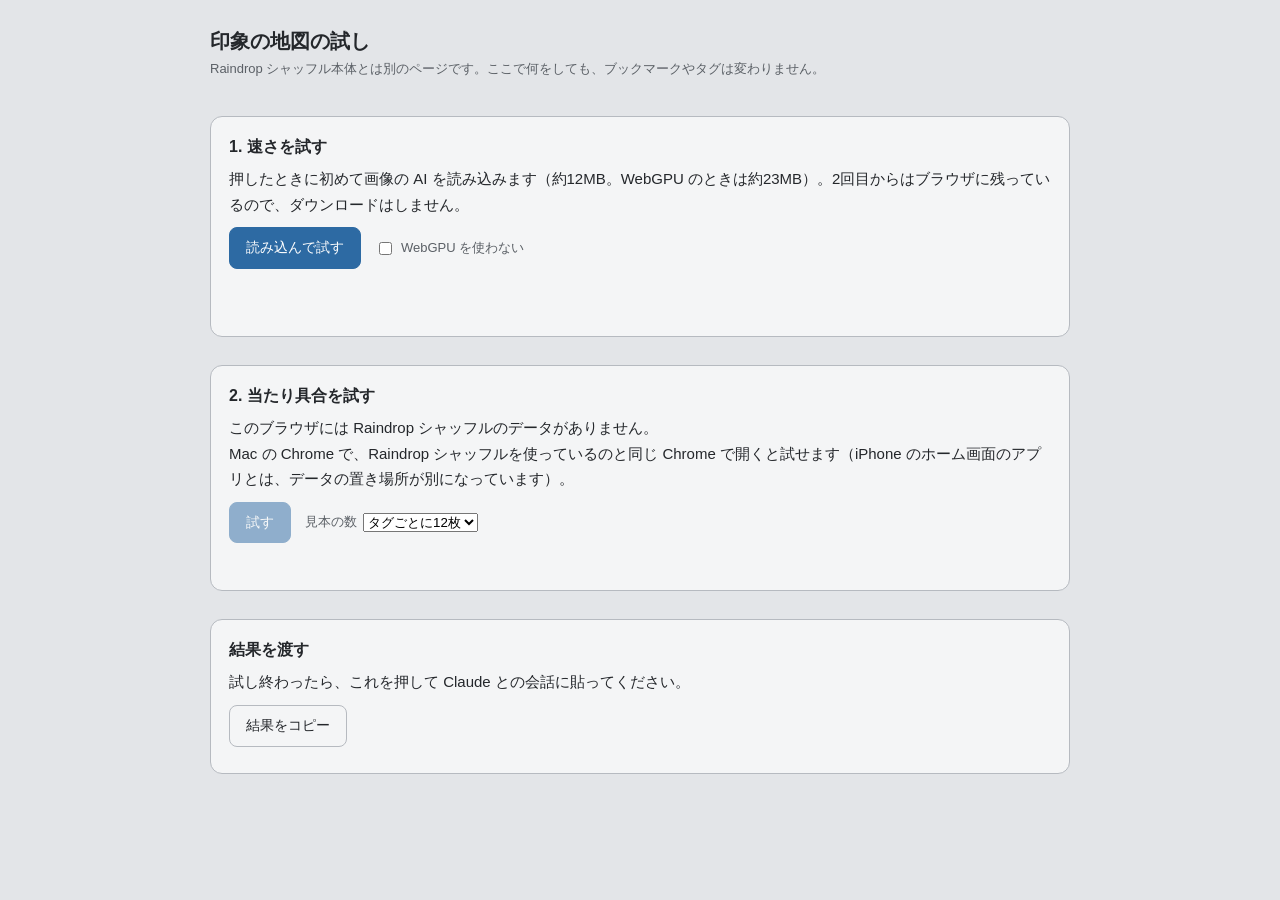
==== lab.html @ 6c724fea "タグのおすすめ（同じ作者・同じサイト・一緒に付けるタグから）を編集シートに。画像の AI の試しページ lab.html を追加 Co-Authored-By: Claude Opus 5.5 <no" ====
<!doctype html>
<html lang="ja">
<head>
<meta charset="utf-8">
<meta name="viewport" content="width=device-width,initial-scale=1,viewport-fit=cover">
<meta name="robots" content="noindex, nofollow">
<meta name="referrer" content="no-referrer">
<title>印象の地図の試し</title>
<style>
/* 本体とは別の試しページ。画像の AI がこの端末でどれくらい速く動くか、
   あなたのタグをどれくらい当てられるかを確かめる */
:root{
  --bg:#2e3034; --card:#3a3d42; --line:#55595f; --text:#ebecee; --muted:#a2a6ac;
  --accent:#9ec4e8; --accent-ink:#17222d; --good:#9fd6a8; --warn:#e9b27c;
}
@media (prefers-color-scheme: light){
  :root:not([data-theme="dark"]){
    --bg:#e3e5e8; --card:#f4f5f6; --line:#b6bac0; --text:#24272b; --muted:#5b6066;
    --accent:#2d6aa3; --accent-ink:#fff; --good:#2f7a3d; --warn:#9a5a1c;
  }
}
:root[data-theme="dark"]{
  --bg:#2e3034; --card:#3a3d42; --line:#55595f; --text:#ebecee; --muted:#a2a6ac;
  --accent:#9ec4e8; --accent-ink:#17222d; --good:#9fd6a8; --warn:#e9b27c;
}
*{box-sizing:border-box}
html{color-scheme:light dark}
body{
  margin:0; background:var(--bg); color:var(--text);
  font-family:-apple-system,"Hiragino Sans","Noto Sans JP",sans-serif; font-size:15px; line-height:1.7;
  padding:24px max(16px, env(safe-area-inset-right)) 64px max(16px, env(safe-area-inset-left));
}
main{max-width:860px; margin:0 auto; display:flex; flex-direction:column; gap:28px}
h1{font-size:20px; margin:0}
h2{font-size:16px; margin:0 0 6px}
h3{font-size:14px; margin:18px 0 6px}
p{margin:0 0 8px}
.sub{color:var(--muted); font-size:13px}
section{background:var(--card); border:1px solid var(--line); border-radius:12px; padding:16px 18px; min-width:0}
.row{display:flex; flex-wrap:wrap; align-items:center; gap:10px 14px; margin:10px 0}
button{
  font:inherit; font-size:14px; padding:8px 16px; border-radius:8px; border:1px solid var(--accent);
  background:var(--accent); color:var(--accent-ink); cursor:pointer;
}
button.sec{background:transparent; color:var(--text); border-color:var(--line)}
button:disabled{opacity:.5; cursor:default}
label{font-size:13px; color:var(--muted); display:inline-flex; align-items:center; gap:6px}
pre{
  margin:8px 0 0; padding:10px 12px; border-radius:8px; background:var(--bg); border:1px solid var(--line);
  font-size:12px; line-height:1.6; white-space:pre-wrap; overflow-wrap:anywhere; max-height:340px; overflow:auto;
}
pre:empty{display:none}
progress{width:100%; height:8px}
.status{font-size:13px; color:var(--muted); min-height:1.6em}
.big{display:flex; flex-wrap:wrap; gap:10px 28px; margin:10px 0}
.big div{display:flex; flex-direction:column}
.big b{font-size:24px; font-variant-numeric:tabular-nums}
.big span{font-size:12px; color:var(--muted)}
.tbl{overflow-x:auto; border:1px solid var(--line); border-radius:8px}
table{border-collapse:collapse; width:100%; font-size:13px}
th,td{padding:6px 10px; border-bottom:1px solid var(--line); text-align:left; white-space:nowrap}
th{font-size:12px; color:var(--muted); font-weight:600}
td.n{text-align:right; font-variant-numeric:tabular-nums}
tr:last-child td{border-bottom:0}
.bar{display:inline-block; height:6px; border-radius:3px; background:var(--accent); vertical-align:middle; margin-right:6px}
.gal{display:grid; grid-template-columns:repeat(auto-fill, minmax(150px, 1fr)); gap:12px}
.gal figure{margin:0; display:flex; flex-direction:column; gap:6px; min-width:0}
.gal img{width:100%; aspect-ratio:1; object-fit:cover; border-radius:8px; background:var(--bg)}
.gal figcaption{font-size:12px; display:flex; flex-wrap:wrap; gap:4px}
.chip{padding:1px 7px; border-radius:999px; border:1px dashed var(--line)}
.chip.ok{border-style:solid; border-color:var(--good); color:var(--good)}
.err{color:var(--warn)}
</style>
</head>
<body>
<main>
<header>
  <h1>印象の地図の試し</h1>
  <p class="sub">Raindrop シャッフル本体とは別のページです。ここで何をしても、ブックマークやタグは変わりません。</p>
</header>

<section>
  <h2>1. 速さを試す</h2>
  <p>押したときに初めて画像の AI を読み込みます（約12MB。WebGPU のときは約23MB）。2回目からはブラウザに残っているので、ダウンロードはしません。</p>
  <div class="row">
    <button type="button" id="runSpeed">読み込んで試す</button>
    <label><input type="checkbox" id="forceWasm"> WebGPU を使わない</label>
  </div>
  <div class="status" id="speedStatus"></div>
  <div class="big" id="speedBig" hidden></div>
  <pre id="speedOut"></pre>
</section>

<section>
  <h2>2. 当たり具合を試す</h2>
  <p id="accInfo">あなたのデータを確かめています…</p>
  <div class="row">
    <button type="button" id="runAcc" disabled>試す</button>
    <button type="button" class="sec" id="stopAcc" hidden>止める</button>
    <label>見本の数 <select id="perTag"><option value="8">タグごとに8枚</option><option value="12" selected>タグごとに12枚</option><option value="20">タグごとに20枚</option></select></label>
  </div>
  <progress id="prog" max="1" value="0" hidden></progress>
  <div class="status" id="accStatus"></div>
  <div id="accOut"></div>
  <div id="galWrap" hidden>
    <h3>タグなしのものに出る候補</h3>
    <p class="sub">タグが1つも付いていないものから、ランダムに選んでいます。</p>
    <div class="gal" id="gal"></div>
  </div>
</section>

<section>
  <h2>結果を渡す</h2>
  <p>試し終わったら、これを押して Claude との会話に貼ってください。</p>
  <div class="row"><button type="button" class="sec" id="copy">結果をコピー</button><span class="status" id="copyStatus"></span></div>
</section>
</main>

<script type="module">
const $ = id => document.getElementById(id);
const MODEL = 'Xenova/mobileclip_s0';
const TJS = 'https://cdn.jsdelivr.net/npm/@huggingface/transformers@4.3.0/dist/transformers.min.js';
const report = { env:'', speed:'', acc:'' };
report.env = `端末: ${navigator.userAgent}\nWebGPU: ${'gpu' in navigator ? 'あり' : 'なし'}`;

// ===== あなたのデータ（本体と同じ場所に保存されているもの。読むだけ） =====
let cache = null;
try{ cache = JSON.parse(localStorage.getItem('rdshuffle:cache') || 'null'); }catch(e){}
const items = (cache && cache.items) || [];

// ===== 画像の AI =====
// 押されるまで何も読み込まない。テストでは window.LAB_FAKE に偽物を入れて動かす
let lib = null, model = null, processor = null, device = '';
const mb = n => (n / 1048576).toFixed(1) + 'MB';
async function loadModel(setStatus){
  if(model) return;
  if(window.LAB_FAKE){ model = window.LAB_FAKE; device = 'fake'; return; }
  lib = await import(TJS);
  const files = new Map();
  const progress_callback = e => {
    if(e.status !== 'progress' || !e.total) return;
    files.set(e.file, [e.loaded, e.total]);
    let a = 0, b = 0; files.forEach(([x, y]) => { a += x; b += y; });
    setStatus(`AI を読み込み中… ${mb(a)} / ${mb(b)}`);
  };
  processor = await lib.AutoProcessor.from_pretrained(MODEL);
  const gpu = !$('forceWasm').checked && 'gpu' in navigator;
  if(gpu){
    try{
      model = await lib.CLIPVisionModelWithProjection.from_pretrained(MODEL, { device:'webgpu', dtype:'fp16', progress_callback });
      device = 'WebGPU（fp16）';
      return;
    }catch(e){ setStatus('WebGPU で動かせなかったので、WASM に切り替えます… ' + e.message); }
  }
  model = await lib.CLIPVisionModelWithProjection.from_pretrained(MODEL, { device:'wasm', dtype:'q8', progress_callback });
  device = 'WASM（q8）';
}
// 画像を「印象の地図」の上の位置（数字の並び）にする。長さ1にそろえるので、近さは掛け算の合計で測れる
async function embed(url){
  if(window.LAB_FAKE) return window.LAB_FAKE.embed(url);
  const img = await lib.RawImage.read(url);
  const t0 = performance.now();
  const { image_embeds } = await model(await processor(img));
  const v = Float32Array.from(image_embeds.normalize().data);
  embed.lastMs = performance.now() - t0;
  return v;
}
// 画像は小さく縮めてから読む（ページから中身を読めるよう、縮小サービス経由で取る）
const small = u => `https://wsrv.nl/?url=${encodeURIComponent(u)}&w=256&h=256&fit=inside&output=jpg&q=80`;
async function embedCover(u){
  try{ return await embed(small(u)); }
  catch(e){ return await embed(u); }
}

// 一度作った位置は、このブラウザの中に取っておく（2回目からは速い）
const idb = (() => {
  let dbp = null;
  const open = () => dbp || (dbp = new Promise((res, rej) => {
    const r = indexedDB.open('rdlab', 1);
    r.onupgradeneeded = () => r.result.createObjectStore('emb');
    r.onsuccess = () => res(r.result); r.onerror = () => rej(r.error);
  }));
  const tx = async (mode, fn) => { const db = await open(); return new Promise((res, rej) => { const t = db.transaction('emb', mode); const q = fn(t.objectStore('emb')); t.oncomplete = () => res(q && q.result); t.onerror = () => rej(t.error); }); };
  return { get:k => tx('readonly', s => s.get(k)).catch(() => null), set:(k, v) => tx('readwrite', s => s.put(v, k)).catch(() => null) };
})();
async function vecOf(it){
  const key = (device === 'fake' ? 'fake:' : MODEL + ':') + it.c;
  const got = await idb.get(key);
  if(got) return got;
  const v = await embedCover(it.c);
  idb.set(key, v);
  return v;
}

// ===== 1. 速さ =====
const sampleUrls = () => {
  const withCover = items.filter(x => x.c);
  if(withCover.length >= 6){
    const pick = [];
    for(let i = 0; i < 6; i++) pick.push(small(withCover[Math.floor(Math.random() * withCover.length)].c));
    return pick;
  }
  const base = 'https://huggingface.co/datasets/Xenova/transformers.js-docs/resolve/main/';
  return ['cats.jpg', 'tiger.jpg', 'cats.jpg', 'tiger.jpg', 'cats.jpg', 'tiger.jpg'].map(f => base + f);
};
$('runSpeed').addEventListener('click', async () => {
  const btn = $('runSpeed'); btn.disabled = true;
  const st = t => { $('speedStatus').textContent = t; };
  const out = [];
  try{
    const firstLoad = !model;
    const t0 = performance.now();
    st('AI を読み込み中…');
    await loadModel(st);
    const load = performance.now() - t0;
    out.push(`読み込み: ${(load / 1000).toFixed(1)} 秒（${firstLoad ? 'このページで初めて' : '読み込み済み'}）・${device}`);
    const urls = sampleUrls();
    const per = [], total = [];
    for(let i = 0; i < urls.length; i++){
      st(`画像を試しています… ${i + 1} / ${urls.length}`);
      const t1 = performance.now();
      try{ await embed(urls[i]); per.push(embed.lastMs || 0); total.push(performance.now() - t1); }
      catch(e){ out.push(`画像 ${i + 1}: 読めませんでした（${e.message}）`); }
    }
    // 1枚目は準備が入るので別に出す
    const avg = a => a.length ? a.reduce((x, y) => x + y, 0) / a.length : 0;
    const warm = per.slice(1), warmT = total.slice(1);
    out.push(`1枚目: AI ${Math.round(per[0] || 0)}ms・画像の取得込み ${Math.round(total[0] || 0)}ms`);
    out.push(`2枚目から: AI 平均 ${Math.round(avg(warm))}ms・画像の取得込み 平均 ${Math.round(avg(warmT))}ms（${warm.length}枚）`);
    $('speedBig').hidden = false;
    $('speedBig').innerHTML = `<div><b>${(load / 1000).toFixed(1)}秒</b><span>読み込み</span></div><div><b>${Math.round(avg(warmT))}ms</b><span>1枚あたり（取得込み）</span></div><div><b>${device}</b><span>動かし方</span></div>`;
    st('終わりました。');
  }catch(e){
    out.push('うまく動きませんでした: ' + (e && e.message || e));
    st('うまく動きませんでした。下の内容をそのまま Claude に貼ってください。');
  }
  $('speedOut').textContent = out.join('\n');
  report.speed = out.join('\n');
  btn.disabled = false;
});

// ===== 2. 当たり具合 =====
// 作者名のタグは見た目では当てられないので外す（本体のおすすめと同じ見分け方）
function authorKey(url){
  let u; try{ u = new URL(url); }catch(e){ return ''; }
  const host = u.hostname.replace(/^(www|mobile|m)\./, '');
  const seg = u.pathname.split('/').filter(Boolean);
  if(host === 'x.com' || host === 'twitter.com'){ const s = seg[0] && seg[0].toLowerCase(); return s && s !== 'i' && /^status/.test(seg[1] || '') ? 'x:' + s : ''; }
  if(host === 'bsky.app') return seg[0] === 'profile' && seg[1] ? 'bsky:' + seg[1].toLowerCase() : '';
  if(host === 'deviantart.com') return seg[0] && seg[1] === 'art' ? 'da:' + seg[0].toLowerCase() : '';
  if(host === 'instagram.com') return seg[0] && !['p', 'reel', 'reels', 'stories', 'explore'].includes(seg[0]) ? 'ig:' + seg[0].toLowerCase() : '';
  if(/\.tumblr\.com$/.test(host) && host !== 'www.tumblr.com') return 'tb:' + host.split('.')[0];
  if(host === 'youtube.com' && seg[0] && seg[0][0] === '@') return 'yt:' + seg[0].toLowerCase();
  return '';
}
function findAuthorTags(tagged){
  const byAuthor = new Map(), tagAuthors = new Map();
  tagged.forEach(it => {
    const a = authorKey(it.l);
    if(a) byAuthor.set(a, (byAuthor.get(a) || 0) + 1);
    it.g.forEach(t => { let arr = tagAuthors.get(t); if(!arr){ arr = []; tagAuthors.set(t, arr); } arr.push(a); });
  });
  const plain = s => s.toLowerCase().replace(/[\s_.\-@]/g, '');
  const handles = new Set([...byAuthor.keys()].map(a => plain(a.split(':')[1])));
  const out = new Set();
  tagAuthors.forEach((authors, t) => {
    if(handles.has(plain(t))) { out.add(t); return; }
    const known = authors.filter(Boolean);
    if(known.length < 2) return;
    const c = new Map(); known.forEach(a => c.set(a, (c.get(a) || 0) + 1));
    let top = '', max = 0; c.forEach((v, a) => { if(v > max){ max = v; top = a; } });
    if(max / authors.length >= 0.8 && max / byAuthor.get(top) >= 0.5) out.add(t);
  });
  return out;
}

// タグ付きのものは「全部付いている」前提。タグなしは見本にも答え合わせにも使わない
const tagged = items.filter(x => x.c && (x.g || []).length);
const untagged = items.filter(x => x.c && !(x.g || []).length);
const authorTags = findAuthorTags(items.filter(x => (x.g || []).length));
const tagCount = new Map();
tagged.forEach(it => it.g.forEach(t => { if(!authorTags.has(t)) tagCount.set(t, (tagCount.get(t) || 0) + 1); }));
const usable = [...tagCount].filter(([, n]) => n >= 3).map(([t]) => t);
if(!items.length){
  $('accInfo').innerHTML = 'このブラウザには Raindrop シャッフルのデータがありません。<br>Mac の Chrome で、Raindrop シャッフルを使っているのと同じ Chrome で開くと試せます（iPhone のホーム画面のアプリとは、データの置き場所が別になっています）。';
}else{
  $('accInfo').textContent = `タグ付き ${tagged.length} 件・タグなし ${untagged.length} 件（画像のあるもの）。作者名と見なしたタグ ${authorTags.size} 個は外して、3件以上あるタグ ${usable.length} 個で試します。`;
  $('runAcc').disabled = !usable.length;
}

let stopFlag = false;
$('stopAcc').addEventListener('click', () => { stopFlag = true; });
const shuffle = a => { for(let i = a.length - 1; i > 0; i--){ const j = Math.floor(Math.random() * (i + 1)); [a[i], a[j]] = [a[j], a[i]]; } return a; };
const dot = (a, b) => { let s = 0; for(let i = 0; i < a.length; i++) s += a[i] * b[i]; return s; };
// 近いものから10件を見て、近いほど強く票を入れる
function vote(v, pool, skip){
  const near = [];
  for(const p of pool){ if(p.it === skip) continue; near.push([dot(v, p.v), p]); }
  near.sort((a, b) => b[0] - a[0]);
  const top = near.slice(0, 10);
  const score = new Map(); let sum = 0;
  top.forEach(([s, p]) => { const w = Math.exp(s / 0.07); sum += w; p.tags.forEach(t => score.set(t, (score.get(t) || 0) + w)); });
  return [...score].map(([t, w]) => [t, w / (sum || 1)]).sort((a, b) => b[1] - a[1]);
}

$('runAcc').addEventListener('click', async () => {
  stopFlag = false;
  $('runAcc').disabled = true; $('stopAcc').hidden = false; $('prog').hidden = false;
  const st = t => { $('accStatus').textContent = t; };
  const lines = [];
  try{
    st('AI を読み込み中…');
    await loadModel(st);
    // 見本：少ないタグから順に、タグごとに決めた数だけ選ぶ（全部は読まない）
    const per = +$('perTag').value;
    const byTag = new Map(usable.map(t => [t, shuffle(tagged.filter(it => it.g.includes(t)))]));
    const chosen = new Set();
    [...usable].sort((a, b) => tagCount.get(a) - tagCount.get(b)).forEach(t => {
      let have = 0; byTag.get(t).forEach(it => { if(chosen.has(it)) have++; });
      for(const it of byTag.get(t)){ if(have >= per) break; if(!chosen.has(it)){ chosen.add(it); have++; } }
    });
    const sample = [...chosen];
    const gal = shuffle(untagged.slice()).slice(0, 12);
    const todo = [...sample, ...gal];
    const pool = [], galVecs = new Map();
    let fail = 0;
    const t0 = performance.now();
    for(let i = 0; i < todo.length; i++){
      if(stopFlag) break;
      $('prog').value = i / todo.length;
      const left = i ? (performance.now() - t0) / i * (todo.length - i) / 1000 : 0;
      st(`画像を地図に置いています… ${i + 1} / ${todo.length}${i > 3 ? `（あと約 ${Math.ceil(left / 60)} 分）` : ''}`);
      const it = todo[i];
      try{
        const v = await vecOf(it);
        if(i < sample.length) pool.push({ it, v, tags:it.g.filter(t => usable.includes(t)) });
        else galVecs.set(it, v);
      }catch(e){ fail++; }
    }
    $('prog').value = 1;
    const secs = (performance.now() - t0) / 1000;
    lines.push(`見本 ${pool.length} 枚（タグごとに最大 ${per} 枚）・読めなかった画像 ${fail} 枚・かかった時間 ${Math.round(secs)} 秒・${device}`);

    // 答え合わせ：見本の1枚ずつを隠して、ほかの見本から当てる
    let hit3 = 0, right3 = 0, base3 = 0;
    const st3 = new Map(usable.map(t => [t, { n:0, found:0, said:0, right:0 }]));
    const common = [...tagCount].filter(([t]) => usable.includes(t)).sort((a, b) => b[1] - a[1]).slice(0, 3).map(([t]) => t);
    pool.forEach(p => {
      const truth = new Set(p.tags);
      const guess = vote(p.v, pool, p.it).map(([t]) => t);
      const top3 = guess.slice(0, 3), top5 = guess.slice(0, 5);
      if(top3.some(t => truth.has(t))) hit3++;
      right3 += top3.filter(t => truth.has(t)).length;
      if(common.some(t => truth.has(t))) base3++;
      truth.forEach(t => { const s = st3.get(t); s.n++; if(top5.includes(t)) s.found++; });
      top3.forEach(t => { const s = st3.get(t); s.said++; if(truth.has(t)) s.right++; });
    });
    const pct = (a, b) => b ? Math.round(a / b * 100) : 0;
    const P = pool.length;
    lines.push(`上位3つに1つでも正解が入った: ${pct(hit3, P)}%（何も見ずに一番多いタグ3つを出した場合: ${pct(base3, P)}%）`);
    lines.push(`上位3つのうち正解だった割合: ${pct(right3, P * 3)}%`);
    const rows = [...st3].filter(([, s]) => s.n).sort((a, b) => tagCount.get(b[0]) - tagCount.get(a[0]));
    lines.push('', 'タグ\t全体の件数\t拾えた（上位5に入った）\t出したとき当たった（上位3）');
    rows.forEach(([t, s]) => lines.push(`${t}\t${tagCount.get(t)}\t${pct(s.found, s.n)}%（${s.found}/${s.n}）\t${s.said ? pct(s.right, s.said) + '%（' + s.right + '/' + s.said + '）' : '-'}`));

    const bar = v => `<span class="bar" style="width:${Math.max(2, v * 0.6)}px"></span>${v}%`;
    $('accOut').innerHTML = `
      <div class="big">
        <div><b>${pct(hit3, P)}%</b><span>上位3つに正解が入った</span></div>
        <div><b>${pct(base3, P)}%</b><span>見ずに多いタグを出した場合</span></div>
        <div><b>${pct(right3, P * 3)}%</b><span>上位3つの正解率</span></div>
      </div>
      <p class="sub">見本 ${P} 枚・読めなかった画像 ${fail} 枚・${Math.round(secs)} 秒・${device}。「拾えた」は、そのタグが付いているものを隠して当てたとき、候補の上位5つに入った割合。「当たった」は、候補の上位3つに出したとき、本当に付いていた割合。</p>
      <div class="tbl"><table><thead><tr><th>タグ</th><th>件数</th><th>拾えた</th><th>当たった</th></tr></thead><tbody>
      ${rows.map(([t, s]) => `<tr><td>${esc(t)}</td><td class="n">${tagCount.get(t)}</td><td>${bar(pct(s.found, s.n))}</td><td>${s.said ? bar(pct(s.right, s.said)) : '-'}</td></tr>`).join('')}
      </tbody></table></div>`;

    // タグなしのものに出る候補
    const g = $('gal'); g.innerHTML = '';
    const galLines = [];
    galVecs.forEach((v, it) => {
      const guess = vote(v, pool, null).slice(0, 5);
      const f = document.createElement('figure');
      const img = document.createElement('img'); img.loading = 'lazy'; img.src = small(it.c); img.alt = it.t || '';
      img.onerror = () => { img.onerror = null; img.src = it.c; };
      const cap = document.createElement('figcaption');
      guess.forEach(([t, w]) => { const c = document.createElement('span'); c.className = 'chip' + (w >= 0.35 ? ' ok' : ''); c.textContent = '#' + t; c.title = Math.round(w * 100) + '%'; cap.append(c); });
      f.append(img, cap); g.append(f);
      galLines.push(`${(it.t || '').slice(0, 30)} → ${guess.map(([t, w]) => `${t}(${Math.round(w * 100)}%)`).join(' ')}`);
    });
    $('galWrap').hidden = !galVecs.size;
    if(galLines.length) lines.push('', 'タグなしのものに出た候補:', ...galLines);
    st(stopFlag ? '途中で止めました（ここまでの分で答え合わせしています）。' : '終わりました。');
  }catch(e){
    lines.push('うまく動きませんでした: ' + (e && e.message || e));
    st('うまく動きませんでした。「結果をコピー」で Claude に貼ってください。');
  }
  report.acc = lines.join('\n');
  $('runAcc').disabled = false; $('stopAcc').hidden = true;
});
function esc(s){ return String(s).replace(/[&<>"']/g, c => ({ '&':'&amp;', '<':'&lt;', '>':'&gt;', '"':'&quot;', "'":'&#39;' })[c]); }

$('copy').addEventListener('click', async () => {
  const text = ['【印象の地図の試し】', report.env, '', '■ 速さ', report.speed || '（まだ）', '', '■ 当たり具合', report.acc || '（まだ）'].join('\n');
  try{ await navigator.clipboard.writeText(text); $('copyStatus').textContent = 'コピーしました。'; }
  catch(e){
    // コピーできないときは、選んでコピーできるように出す
    $('speedOut').textContent = text; $('copyStatus').textContent = '自動でコピーできなかったので、上の枠に出しました。長押しで選んでコピーしてください。';
  }
});
</script>
</body>
</html>
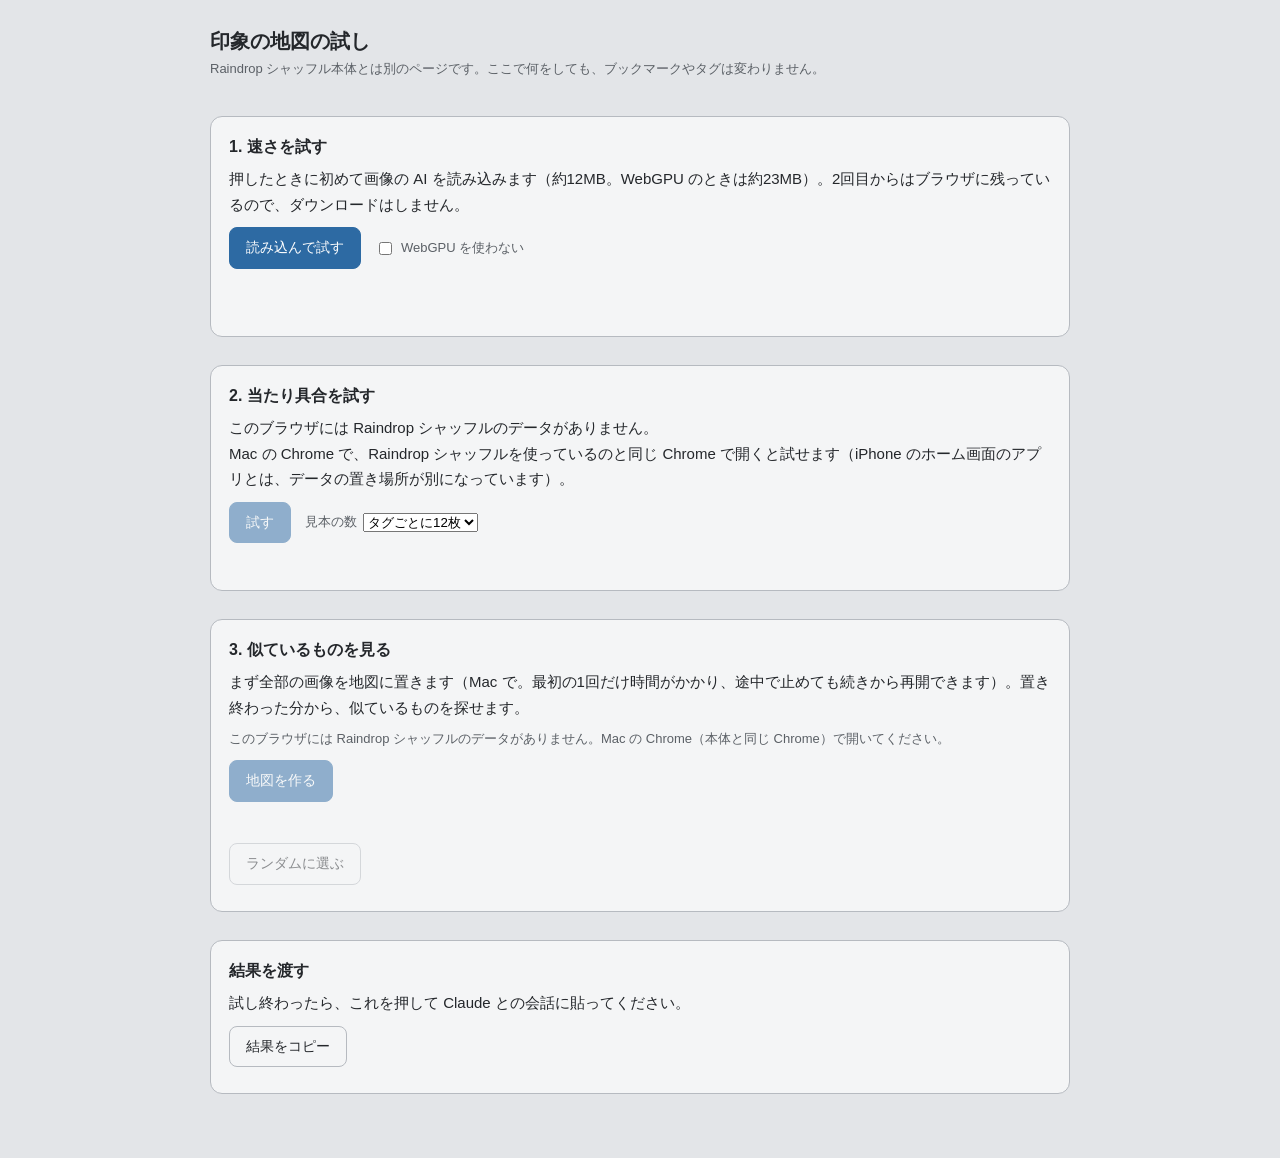
==== commit cee0e119: "試しページに「似ているものを見る」：全部の画像を地図に置いて（6枚ずつ同時取得・止めて再開）、近い順に並べてたどれる Co-Authored-By: Claude Opus 5.5 <noreply@" ====
--- a/lab.html
+++ b/lab.html
@@ -70,6 +70,20 @@
 .chip{padding:1px 7px; border-radius:999px; border:1px dashed var(--line)}
 .chip.ok{border-style:solid; border-color:var(--good); color:var(--good)}
 .err{color:var(--warn)}
+/* 3. 似ているもの */
+.sim-center{display:grid; grid-template-columns:minmax(0, 260px) 1fr; gap:14px; align-items:start; margin:12px 0}
+.sim-center img{width:100%; max-height:360px; object-fit:contain; border-radius:10px; background:var(--bg)}
+.sim-center .meta{display:flex; flex-direction:column; gap:6px; min-width:0; font-size:13px}
+.sim-center .meta b{font-size:14px; overflow-wrap:anywhere}
+.tags{display:flex; flex-wrap:wrap; gap:4px}
+.tags span{font-size:11px; padding:0 6px; border-radius:999px; border:1px solid var(--line); color:var(--muted)}
+.tags span.same{border-color:var(--good); color:var(--good)}
+.simgrid{display:grid; grid-template-columns:repeat(auto-fill, minmax(140px, 1fr)); gap:10px}
+.simgrid button{all:unset; cursor:pointer; display:flex; flex-direction:column; gap:4px; min-width:0}
+.simgrid img{width:100%; aspect-ratio:1; object-fit:cover; border-radius:8px; background:var(--bg)}
+.simgrid button:focus-visible img{outline:2px solid var(--accent); outline-offset:2px}
+.simgrid .pct{font-size:11px; color:var(--muted); font-variant-numeric:tabular-nums}
+@media (max-width:560px){ .sim-center{grid-template-columns:1fr} }
 </style>
 </head>
 <body>
@@ -110,6 +124,24 @@
 </section>
 
 <section>
+  <h2>3. 似ているものを見る</h2>
+  <p>まず全部の画像を地図に置きます（Mac で。最初の1回だけ時間がかかり、途中で止めても続きから再開できます）。置き終わった分から、似ているものを探せます。</p>
+  <p class="sub" id="mapInfo">確かめています…</p>
+  <div class="row">
+    <button type="button" id="buildMap" disabled>地図を作る</button>
+    <button type="button" class="sec" id="stopMap" hidden>止める</button>
+  </div>
+  <progress id="mapProg" max="1" value="0" hidden></progress>
+  <div class="status" id="mapStatus"></div>
+  <div class="row">
+    <button type="button" class="sec" id="simRandom" disabled>ランダムに選ぶ</button>
+    <button type="button" class="sec" id="simLiked" hidden>♥ したものから</button>
+    <button type="button" class="sec" id="simBack" hidden>戻る</button>
+  </div>
+  <div id="simView"></div>
+</section>
+
+<section>
   <h2>結果を渡す</h2>
   <p>試し終わったら、これを押して Claude との会話に貼ってください。</p>
   <div class="row"><button type="button" class="sec" id="copy">結果をコピー</button><span class="status" id="copyStatus"></span></div>
@@ -120,7 +152,7 @@
 const $ = id => document.getElementById(id);
 const MODEL = 'Xenova/mobileclip_s0';
 const TJS = 'https://cdn.jsdelivr.net/npm/@huggingface/transformers@4.3.0/dist/transformers.min.js';
-const report = { env:'', speed:'', acc:'' };
+const report = { env:'', speed:'', acc:'', map:'' };
 report.env = `端末: ${navigator.userAgent}\nWebGPU: ${'gpu' in navigator ? 'あり' : 'なし'}`;
 
 // ===== あなたのデータ（本体と同じ場所に保存されているもの。読むだけ） =====
@@ -155,21 +187,54 @@
   model = await lib.CLIPVisionModelWithProjection.from_pretrained(MODEL, { device:'wasm', dtype:'q8', progress_callback });
   device = 'WASM（q8）';
 }
-// 画像を「印象の地図」の上の位置（数字の並び）にする。長さ1にそろえるので、近さは掛け算の合計で測れる
+// 画像を「印象の地図」の上の位置（数字の並び）にする。長さ1にそろえるので、近さは掛け算の合計で測れる。
+// 画像の取得はいくつも同時に進めてよいが、AI に通すのは1枚ずつ（順番待ち）
+let modelBusy = Promise.resolve();
+async function embedBlob(blob){
+  const img = await lib.RawImage.fromBlob(blob);
+  const run = modelBusy.then(async () => {
+    const t0 = performance.now();
+    const { image_embeds } = await model(await processor(img));
+    embed.lastMs = performance.now() - t0;
+    return Float32Array.from(image_embeds.normalize().data);
+  });
+  modelBusy = run.catch(() => {});
+  return run;
+}
+async function fetchBlob(url){
+  const r = await fetch(url, { mode:'cors', credentials:'omit', referrerPolicy:'no-referrer' });
+  if(!r.ok) throw new Error('HTTP ' + r.status);
+  return r.blob();
+}
 async function embed(url){
   if(window.LAB_FAKE) return window.LAB_FAKE.embed(url);
-  const img = await lib.RawImage.read(url);
-  const t0 = performance.now();
-  const { image_embeds } = await model(await processor(img));
-  const v = Float32Array.from(image_embeds.normalize().data);
-  embed.lastMs = performance.now() - t0;
-  return v;
-}
-// 画像は小さく縮めてから読む（ページから中身を読めるよう、縮小サービス経由で取る）
+  return embedBlob(await fetchBlob(url));
+}
+// 画像は小さく縮めてから読む。X と Pinterest は元のサイトから小さいサイズを直接もらう（速い）。
+// それ以外や、直接もらえなかったときは縮小サービス経由、それもだめなら元の画像
 const small = u => `https://wsrv.nl/?url=${encodeURIComponent(u)}&w=256&h=256&fit=inside&output=jpg&q=80`;
+function directSmall(u){
+  try{
+    const x = new URL(u);
+    if(x.hostname === 'pbs.twimg.com'){ x.searchParams.set('name', 'small'); return x.href; }
+    if(x.hostname === 'i.pinimg.com'){ x.pathname = x.pathname.replace(/^\/(originals|\d+x\d*)\//, '/236x/'); return x.href; }
+  }catch(e){}
+  return '';
+}
+const directOK = new Map();   // サイト → 直接もらえたか（一度だめだったサイトは縮小サービスに回す）
+const via = { direct:0, wsrv:0, orig:0 };
+async function coverBlob(u){
+  const d = directSmall(u), host = d && new URL(d).hostname;
+  if(d && directOK.get(host) !== false){
+    try{ const b = await fetchBlob(d); directOK.set(host, true); via.direct++; return b; }
+    catch(e){ if(!directOK.get(host)) directOK.set(host, false); }
+  }
+  try{ const b = await fetchBlob(small(u)); via.wsrv++; return b; }
+  catch(e){ const b = await fetchBlob(u); via.orig++; return b; }
+}
 async function embedCover(u){
-  try{ return await embed(small(u)); }
-  catch(e){ return await embed(u); }
+  if(window.LAB_FAKE) return window.LAB_FAKE.embed(small(u));
+  return embedBlob(await coverBlob(u));
 }
 
 // 一度作った位置は、このブラウザの中に取っておく（2回目からは速い）
@@ -181,10 +246,18 @@
     r.onsuccess = () => res(r.result); r.onerror = () => rej(r.error);
   }));
   const tx = async (mode, fn) => { const db = await open(); return new Promise((res, rej) => { const t = db.transaction('emb', mode); const q = fn(t.objectStore('emb')); t.oncomplete = () => res(q && q.result); t.onerror = () => rej(t.error); }); };
-  return { get:k => tx('readonly', s => s.get(k)).catch(() => null), set:(k, v) => tx('readwrite', s => s.put(v, k)).catch(() => null) };
+  // 全部を読む（キーと中身の組）
+  const all = async () => { const db = await open(); return new Promise((res, rej) => {
+    const out = []; const q = db.transaction('emb').objectStore('emb').openCursor();
+    q.onsuccess = () => { const c = q.result; if(!c) return res(out); out.push([c.key, c.value]); c.continue(); };
+    q.onerror = () => rej(q.error);
+  }); };
+  const keys = () => tx('readonly', s => s.getAllKeys()).catch(() => []);
+  return { get:k => tx('readonly', s => s.get(k)).catch(() => null), set:(k, v) => tx('readwrite', s => s.put(v, k)).catch(() => null), all, keys };
 })();
+const keyOf = c => (window.LAB_FAKE ? 'fake:' : MODEL + ':') + c;
 async function vecOf(it){
-  const key = (device === 'fake' ? 'fake:' : MODEL + ':') + it.c;
+  const key = keyOf(it.c);
   const got = await idb.get(key);
   if(got) return got;
   const v = await embedCover(it.c);
@@ -398,10 +471,147 @@
   report.acc = lines.join('\n');
   $('runAcc').disabled = false; $('stopAcc').hidden = true;
 });
+// ===== 3. 似ているもの =====
+// 同じ画像を使っているブックマークは1つにまとめる
+const byCover = new Map();
+items.forEach(it => { if(!it.c) return; const a = byCover.get(it.c); if(a) a.push(it); else byCover.set(it.c, [it]); });
+const covers = [...byCover.keys()];
+let mapStop = false, mapVecs = null, simHist = [];
+async function refreshMapInfo(){
+  if(!items.length){ $('mapInfo').textContent = 'このブラウザには Raindrop シャッフルのデータがありません。Mac の Chrome（本体と同じ Chrome）で開いてください。'; return 0; }
+  const keys = new Set(await idb.keys());
+  const done = covers.filter(c => keys.has(keyOf(c))).length;
+  $('mapInfo').textContent = `画像のあるブックマーク ${covers.length.toLocaleString()} 枚のうち、${done.toLocaleString()} 枚を地図に置いてあります。`;
+  $('buildMap').disabled = false;
+  $('buildMap').textContent = done ? (done < covers.length ? '続きを置く' : '置き直さずに確かめる') : '地図を作る';
+  $('simRandom').disabled = !done;
+  $('simLiked').hidden = !done || !likedCovers().length;
+  return done;
+}
+// ♥ したもの（本体の保存データから読むだけ）
+function likedCovers(){
+  let heat = {}; try{ heat = JSON.parse(localStorage.getItem('rdshuffle:heat') || '{}') || {}; }catch(e){}
+  return items.filter(it => it.c && heat[it.i] && heat[it.i][0] > 0).map(it => it.c);
+}
+$('stopMap').addEventListener('click', () => { mapStop = true; });
+$('buildMap').addEventListener('click', async () => {
+  mapStop = false;
+  const st = t => { $('mapStatus').textContent = t; };
+  $('buildMap').disabled = true; $('stopMap').hidden = false; $('mapProg').hidden = false;
+  // 画面が消えると止まるので、置いている間は画面を点けたままにする（できるブラウザだけ）
+  let lock = null; try{ lock = await navigator.wakeLock.request('screen'); }catch(e){}
+  const lines = [];
+  try{
+    st('AI を読み込み中…');
+    await loadModel(st);
+    const have = new Set(await idb.keys());
+    const todo = covers.filter(c => !have.has(keyOf(c)));
+    let next = 0, done = 0, fail = 0;
+    const t0 = performance.now();
+    const show = () => {
+      const n = done + fail, secs = (performance.now() - t0) / 1000;
+      $('mapProg').value = todo.length ? n / todo.length : 1;
+      const left = n > 5 ? secs / n * (todo.length - n) : 0;
+      st(`地図に置いています… ${n.toLocaleString()} / ${todo.length.toLocaleString()}（1枚 ${n ? (secs / n).toFixed(2) : '-'} 秒${left ? `・あと約 ${Math.ceil(left / 60)} 分` : ''}）`);
+    };
+    // 画像の取得は6枚ずつ同時に進める
+    const worker = async () => {
+      while(!mapStop && next < todo.length){
+        const c = todo[next++];
+        try{ const v = await embedCover(c); await idb.set(keyOf(c), v); done++; }
+        catch(e){ fail++; }
+        show();
+      }
+    };
+    await Promise.all(Array.from({ length:6 }, worker));
+    const secs = (performance.now() - t0) / 1000;
+    lines.push(`地図: ${done} 枚を置いた・読めなかった ${fail} 枚・${Math.round(secs)} 秒（1枚 ${done + fail ? (secs / (done + fail)).toFixed(2) : '-'} 秒）・${device}`);
+    lines.push(`取り方: 元のサイトから直接 ${via.direct}・縮小サービス ${via.wsrv}・元の画像 ${via.orig}`);
+    st(mapStop ? '止めました。「続きを置く」で、ここから再開できます。' : '置き終わりました。');
+  }catch(e){
+    lines.push('地図づくりでうまく動きませんでした: ' + (e && e.message || e));
+    st('うまく動きませんでした。「結果をコピー」で Claude に貼ってください。');
+  }
+  try{ lock && lock.release(); }catch(e){}
+  report.map = [report.map, ...lines].filter(Boolean).join('\n');
+  $('stopMap').hidden = true;
+  mapVecs = null;
+  await refreshMapInfo();
+});
+async function loadMapVecs(){
+  if(mapVecs) return mapVecs;
+  const want = new Set(covers.map(keyOf));
+  const pre = keyOf('');
+  mapVecs = (await idb.all()).filter(([k]) => want.has(k)).map(([k, v]) => ({ c:k.slice(pre.length), v }));
+  return mapVecs;
+}
+const shortTag = t => t.split(' - ').pop();
+function nearest(center, k){
+  const out = [];
+  for(const e of mapVecs){
+    if(e.c === center.c) continue;
+    let s = 0; const a = center.v, b = e.v; for(let i = 0; i < a.length; i++) s += a[i] * b[i];
+    if(out.length < k || s > out[out.length - 1][0]){ out.push([s, e]); out.sort((x, y) => y[0] - x[0]); if(out.length > k) out.pop(); }
+  }
+  return out;
+}
+function imgEl(c, alt){
+  const img = document.createElement('img'); img.loading = 'lazy'; img.alt = alt || '';
+  img.src = directSmall(c) || small(c);
+  img.onerror = () => { img.onerror = () => { img.onerror = null; img.src = c; }; img.src = small(c); };
+  return img;
+}
+function tagsEl(g, same){
+  const box = document.createElement('div'); box.className = 'tags';
+  (g || []).forEach(t => { const s = document.createElement('span'); s.textContent = shortTag(t); s.title = t; if(same && same.has(t)) s.className = 'same'; box.append(s); });
+  return box;
+}
+function showSim(entry, push = true){
+  if(push) simHist.push(entry);
+  $('simBack').hidden = simHist.length < 2;
+  const its = byCover.get(entry.c) || [];
+  const it = its[0] || {};
+  const tagSet = new Set(its.flatMap(x => x.g || []));
+  const view = $('simView'); view.innerHTML = '';
+  const head = document.createElement('div'); head.className = 'sim-center';
+  const meta = document.createElement('div'); meta.className = 'meta';
+  const b = document.createElement('b'); b.textContent = it.t || '（タイトルなし）';
+  const a = document.createElement('a'); a.href = it.l || '#'; a.target = '_blank'; a.rel = 'noopener noreferrer'; a.textContent = '元のページを開く';
+  meta.append(b, tagsEl([...tagSet]), a);
+  head.append(imgEl(entry.c, it.t), meta);
+  const grid = document.createElement('div'); grid.className = 'simgrid';
+  const t0 = performance.now();
+  const near = nearest(entry, 24);
+  const ms = Math.round(performance.now() - t0);
+  near.forEach(([s, e]) => {
+    const x = (byCover.get(e.c) || [])[0] || {};
+    const btn = document.createElement('button'); btn.type = 'button'; btn.title = (x.t || '') + '（押すと、これを中心にする）';
+    const pct = document.createElement('span'); pct.className = 'pct'; pct.textContent = `近さ ${Math.round(s * 100)}`;
+    btn.append(imgEl(e.c, x.t), pct, tagsEl(x.g, tagSet));
+    btn.addEventListener('click', () => { showSim(e); view.scrollIntoView({ behavior:'smooth', block:'start' }); });
+    grid.append(btn);
+  });
+  const note = document.createElement('p'); note.className = 'sub';
+  note.textContent = `地図に置いた ${mapVecs.length.toLocaleString()} 枚から、近い順に24枚（探すのにかかった時間 ${ms}ms）。緑の枠のタグは、真ん中のものと同じタグ。並んでいる画像を押すと、それを真ん中にしてたどれます。`;
+  view.append(head, note, grid);
+}
+$('simRandom').addEventListener('click', async () => {
+  await loadMapVecs(); if(!mapVecs.length) return;
+  showSim(mapVecs[Math.floor(Math.random() * mapVecs.length)]);
+});
+$('simLiked').addEventListener('click', async () => {
+  await loadMapVecs();
+  const liked = new Set(likedCovers());
+  const pool = mapVecs.filter(e => liked.has(e.c));
+  if(pool.length) showSim(pool[Math.floor(Math.random() * pool.length)]);
+});
+$('simBack').addEventListener('click', () => { simHist.pop(); const e = simHist[simHist.length - 1]; if(e) showSim(e, false); });
+refreshMapInfo();
+
 function esc(s){ return String(s).replace(/[&<>"']/g, c => ({ '&':'&amp;', '<':'&lt;', '>':'&gt;', '"':'&quot;', "'":'&#39;' })[c]); }
 
 $('copy').addEventListener('click', async () => {
-  const text = ['【印象の地図の試し】', report.env, '', '■ 速さ', report.speed || '（まだ）', '', '■ 当たり具合', report.acc || '（まだ）'].join('\n');
+  const text = ['【印象の地図の試し】', report.env, '', '■ 速さ', report.speed || '（まだ）', '', '■ 当たり具合', report.acc || '（まだ）', '', '■ 似ているもの', report.map || '（まだ）'].join('\n');
   try{ await navigator.clipboard.writeText(text); $('copyStatus').textContent = 'コピーしました。'; }
   catch(e){
     // コピーできないときは、選んでコピーできるように出す
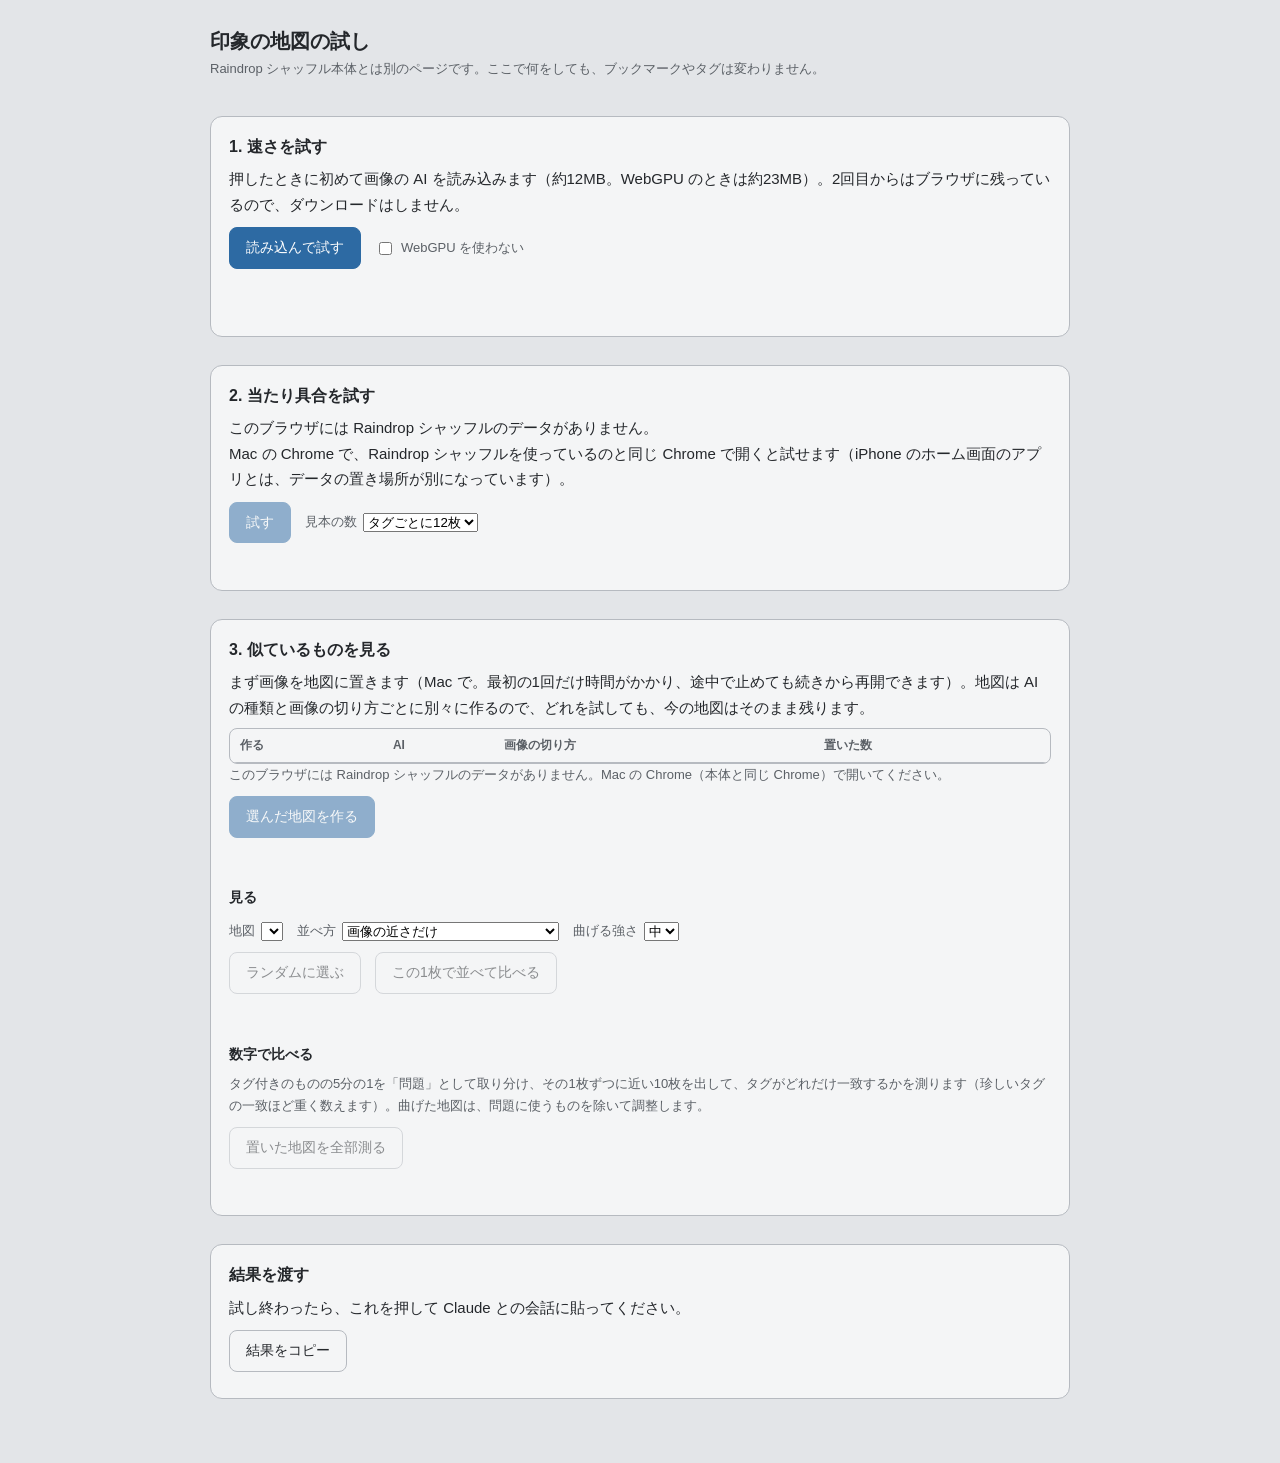
==== commit 32e9373e: "試しページ：似ているものの精度を上げる方法を全部試せるように（AI 3種類×切り方2通りの地図を別々に作る・タグで曲げた地図・タグと作者の上乗せ・並べて比べる・数字で比べる）。今の地図はそのまま残る " ====
--- a/lab.html
+++ b/lab.html
@@ -82,6 +82,7 @@
 .simgrid button{all:unset; cursor:pointer; display:flex; flex-direction:column; gap:4px; min-width:0}
 .simgrid img{width:100%; aspect-ratio:1; object-fit:cover; border-radius:8px; background:var(--bg)}
 .simgrid button:focus-visible img{outline:2px solid var(--accent); outline-offset:2px}
+.cmp h3{margin-top:22px}
 .simgrid .pct{font-size:11px; color:var(--muted); font-variant-numeric:tabular-nums}
 @media (max-width:560px){ .sim-center{grid-template-columns:1fr} }
 </style>
@@ -125,20 +126,41 @@
 
 <section>
   <h2>3. 似ているものを見る</h2>
-  <p>まず全部の画像を地図に置きます（Mac で。最初の1回だけ時間がかかり、途中で止めても続きから再開できます）。置き終わった分から、似ているものを探せます。</p>
+  <p>まず画像を地図に置きます（Mac で。最初の1回だけ時間がかかり、途中で止めても続きから再開できます）。地図は AI の種類と画像の切り方ごとに別々に作るので、どれを試しても、今の地図はそのまま残ります。</p>
+  <div class="tbl"><table id="mapTable"><thead><tr><th>作る</th><th>AI</th><th>画像の切り方</th><th>置いた数</th></tr></thead><tbody></tbody></table></div>
   <p class="sub" id="mapInfo">確かめています…</p>
   <div class="row">
-    <button type="button" id="buildMap" disabled>地図を作る</button>
+    <button type="button" id="buildMap" disabled>選んだ地図を作る</button>
     <button type="button" class="sec" id="stopMap" hidden>止める</button>
   </div>
   <progress id="mapProg" max="1" value="0" hidden></progress>
   <div class="status" id="mapStatus"></div>
+
+  <h3>見る</h3>
+  <div class="row">
+    <label>地図 <select id="simMap"></select></label>
+    <label>並べ方 <select id="simRank">
+      <option value="img">画像の近さだけ</option>
+      <option value="bend">あなたのタグで曲げた地図</option>
+      <option value="boost">画像＋同じタグ・作者を少し上に</option>
+      <option value="bendboost">曲げた地図＋同じタグ・作者</option>
+    </select></label>
+    <label>曲げる強さ <select id="bendW"><option value="0.35">弱</option><option value="0.5" selected>中</option><option value="0.7">強</option></select></label>
+  </div>
   <div class="row">
     <button type="button" class="sec" id="simRandom" disabled>ランダムに選ぶ</button>
     <button type="button" class="sec" id="simLiked" hidden>♥ したものから</button>
     <button type="button" class="sec" id="simBack" hidden>戻る</button>
+    <button type="button" class="sec" id="simCompare" disabled>この1枚で並べて比べる</button>
   </div>
+  <div class="status" id="simStatus"></div>
   <div id="simView"></div>
+
+  <h3>数字で比べる</h3>
+  <p class="sub">タグ付きのものの5分の1を「問題」として取り分け、その1枚ずつに近い10枚を出して、タグがどれだけ一致するかを測ります（珍しいタグの一致ほど重く数えます）。曲げた地図は、問題に使うものを除いて調整します。</p>
+  <div class="row"><button type="button" class="sec" id="simEval" disabled>置いた地図を全部測る</button></div>
+  <div class="status" id="evalStatus"></div>
+  <div id="evalOut"></div>
 </section>
 
 <section>
@@ -161,46 +183,92 @@
 const items = (cache && cache.items) || [];
 
 // ===== 画像の AI =====
-// 押されるまで何も読み込まない。テストでは window.LAB_FAKE に偽物を入れて動かす
-let lib = null, model = null, processor = null, device = '';
+// 押されるまで何も読み込まない。テストでは window.LAB_FAKE に偽物を入れて動かす。
+// 地図は「AI の種類 × 画像の切り方」ごとに別々に保存するので、どれかを試しても今の地図（S0・真ん中で切る）は残る
+const MODELS = {
+  s0:  { id:'Xenova/mobileclip_s0',        name:'MobileCLIP S0（今の）',            kind:'clip' },
+  s2:  { id:'Xenova/mobileclip_s2',        name:'MobileCLIP S2（大きい版）',        kind:'clip' },
+  dino:{ id:'onnx-community/dinov2-small', name:'DINOv2 small（見た目そのもの）',  kind:'dino' },
+};
+const CROPS = { c:'真ん中で切る', m:'全体＋何か所か' };
+let lib = null, model = null, device = '';
+const loaded = {};
 const mb = n => (n / 1048576).toFixed(1) + 'MB';
-async function loadModel(setStatus){
-  if(model) return;
-  if(window.LAB_FAKE){ model = window.LAB_FAKE; device = 'fake'; return; }
-  lib = await import(TJS);
+async function loadModelFor(key, setStatus = () => {}){
+  if(loaded[key]) return loaded[key];
+  if(window.LAB_FAKE) return (loaded[key] = { key, fake:true, device:'fake', busy:Promise.resolve() });
+  lib = lib || await import(TJS);
+  const M = MODELS[key];
   const files = new Map();
   const progress_callback = e => {
     if(e.status !== 'progress' || !e.total) return;
     files.set(e.file, [e.loaded, e.total]);
     let a = 0, b = 0; files.forEach(([x, y]) => { a += x; b += y; });
-    setStatus(`AI を読み込み中… ${mb(a)} / ${mb(b)}`);
+    setStatus(`${M.name} を読み込み中… ${mb(a)} / ${mb(b)}`);
   };
-  processor = await lib.AutoProcessor.from_pretrained(MODEL);
+  const processor = await lib.AutoProcessor.from_pretrained(M.id);
+  const Cls = M.kind === 'clip' ? lib.CLIPVisionModelWithProjection : lib.AutoModel;
   const gpu = !$('forceWasm').checked && 'gpu' in navigator;
+  let m = null, dev = '';
   if(gpu){
-    try{
-      model = await lib.CLIPVisionModelWithProjection.from_pretrained(MODEL, { device:'webgpu', dtype:'fp16', progress_callback });
-      device = 'WebGPU（fp16）';
-      return;
-    }catch(e){ setStatus('WebGPU で動かせなかったので、WASM に切り替えます… ' + e.message); }
-  }
-  model = await lib.CLIPVisionModelWithProjection.from_pretrained(MODEL, { device:'wasm', dtype:'q8', progress_callback });
-  device = 'WASM（q8）';
-}
-// 画像を「印象の地図」の上の位置（数字の並び）にする。長さ1にそろえるので、近さは掛け算の合計で測れる。
-// 画像の取得はいくつも同時に進めてよいが、AI に通すのは1枚ずつ（順番待ち）
-let modelBusy = Promise.resolve();
-async function embedBlob(blob){
-  const img = await lib.RawImage.fromBlob(blob);
-  const run = modelBusy.then(async () => {
+    try{ m = await Cls.from_pretrained(M.id, { device:'webgpu', dtype:'fp16', progress_callback }); dev = 'WebGPU（fp16）'; }
+    catch(e){ setStatus(`${M.name}：WebGPU で動かせなかったので、WASM に切り替えます… ` + e.message); }
+  }
+  if(!m){ m = await Cls.from_pretrained(M.id, { device:'wasm', dtype:'q8', progress_callback }); dev = 'WASM（q8）'; }
+  return (loaded[key] = { key, kind:M.kind, model:m, processor, device:dev, busy:Promise.resolve() });
+}
+// 1・2 で使うのは今の AI（S0）
+async function loadModel(setStatus){
+  const L = await loadModelFor('s0', setStatus);
+  model = L; device = L.device;
+}
+// AI の出した結果から、画像1枚ぶんの位置（長さ1）を取り出す
+function vecFrom(out, kind){
+  let t = kind === 'clip' ? out.image_embeds : (out.pooler_output || out.last_hidden_state);
+  if(t.type && t.type !== 'float32' && t.to) t = t.to('float32');
+  const d = t.dims[t.dims.length - 1];
+  const v = Float32Array.from(t.data.subarray ? t.data.subarray(0, d) : Array.prototype.slice.call(t.data, 0, d));
+  return unit(v);
+}
+function unit(v){ let s = 0; for(let i = 0; i < v.length; i++) s += v[i] * v[i]; s = Math.sqrt(s) || 1; for(let i = 0; i < v.length; i++) v[i] /= s; return v; }
+// 「全体＋何か所か」：全体を余白付きで1枚、細長い画像なら長い向きに3か所、そうでなければ真ん中。結果は平均する
+async function viewsOf(blob, crop){
+  if(crop !== 'm') return [await lib.RawImage.fromBlob(blob)];
+  const bmp = await createImageBitmap(blob);
+  const W = bmp.width, H = bmp.height, S = 256;
+  const mk = (sx, sy, sw, sh, pad) => {
+    const cv = document.createElement('canvas'); cv.width = S; cv.height = S;
+    const g = cv.getContext('2d');
+    if(pad){ g.fillStyle = '#808080'; g.fillRect(0, 0, S, S); const r = Math.min(S / W, S / H); g.drawImage(bmp, 0, 0, W, H, (S - W * r) / 2, (S - H * r) / 2, W * r, H * r); }
+    else g.drawImage(bmp, sx, sy, sw, sh, 0, 0, S, S);
+    return lib.RawImage.fromCanvas(cv);
+  };
+  const m = Math.min(W, H), views = [mk(0, 0, W, H, true)];
+  if(Math.max(W, H) / m > 1.25){
+    [0, 0.5, 1].forEach(f => { const off = (Math.max(W, H) - m) * f; views.push(W > H ? mk(off, 0, m, m) : mk(0, off, m, m)); });
+  }else views.push(mk((W - m) / 2, (H - m) / 2, m, m));
+  bmp.close && bmp.close();
+  return views;
+}
+// 画像の取得はいくつも同時に進めてよいが、AI に通すのは1つずつ（AI ごとに順番待ち）
+async function embedWith(key, blob, crop){
+  const L = loaded[key];
+  const views = await viewsOf(blob, crop);
+  const run = L.busy.then(async () => {
     const t0 = performance.now();
-    const { image_embeds } = await model(await processor(img));
+    let acc = null;
+    for(const img of views){
+      const v = vecFrom(await L.model(await L.processor(img)), L.kind);
+      if(!acc) acc = new Float32Array(v.length);
+      for(let i = 0; i < v.length; i++) acc[i] += v[i];
+    }
     embed.lastMs = performance.now() - t0;
-    return Float32Array.from(image_embeds.normalize().data);
+    return unit(acc);
   });
-  modelBusy = run.catch(() => {});
+  L.busy = run.catch(() => {});
   return run;
 }
+const embedBlob = blob => embedWith('s0', blob, 'c');
 async function fetchBlob(url){
   const r = await fetch(url, { mode:'cors', credentials:'omit', referrerPolicy:'no-referrer' });
   if(!r.ok) throw new Error('HTTP ' + r.status);
@@ -476,58 +544,107 @@
 const byCover = new Map();
 items.forEach(it => { if(!it.c) return; const a = byCover.get(it.c); if(a) a.push(it); else byCover.set(it.c, [it]); });
 const covers = [...byCover.keys()];
-let mapStop = false, mapVecs = null, simHist = [];
+// 地図の種類：AI × 切り方。S0・真ん中で切る が今の地図（保存の名前も前と同じなので、作ってあった分はそのまま使える）
+const VARIANTS = [];
+Object.keys(MODELS).forEach(m => Object.keys(CROPS).forEach(c => VARIANTS.push({ id:m + '/' + c, m, c, name:`${MODELS[m].name}・${CROPS[c]}` })));
+const vById = id => VARIANTS.find(v => v.id === id);
+const vprefix = v => window.LAB_FAKE ? 'fake:' + (v.id === 's0/c' ? '' : v.id + ':') : MODELS[v.m].id + (v.c === 'm' ? '#mc' : '') + ':';
+// 最初に作るものとして選んでおく組（速さとのつり合い）。残りの2つは「全体＋何か所か」で4倍かかる
+const DEFAULT_BUILD = new Set(['s0/m', 's2/c', 'dino/c']);
+
+// タグの情報（作者名のタグは外す）。タグ付きのものは全部付いている前提
+const info = new Map();
+byCover.forEach((its, c) => {
+  const g = new Set(); its.forEach(x => (x.g || []).forEach(t => { if(!authorTags.has(t)) g.add(t); }));
+  info.set(c, { tags:g, author:authorKey(its[0].l) });
+});
+const tagN = new Map(); info.forEach(x => x.tags.forEach(t => tagN.set(t, (tagN.get(t) || 0) + 1)));
+const nTagged = [...info.values()].filter(x => x.tags.size).length;
+const idf = t => Math.log(1 + nTagged / (tagN.get(t) || 1));
+// 決まった振り分け（毎回同じものが「問題」になる）
+const hash = s => { let h = 2166136261; for(let i = 0; i < s.length; i++){ h ^= s.charCodeAt(i); h = Math.imul(h, 16777619); } return h >>> 0; };
+const yieldUI = () => new Promise(r => setTimeout(r, 0));
+
+let mapStop = false, simHist = [];
+const placed = new Map();
+let entriesCache = null;          // 地図ごとの [{ c, v }]
+const indexCache = new Map();     // 並べ方ごとの計算結果
 async function refreshMapInfo(){
-  if(!items.length){ $('mapInfo').textContent = 'このブラウザには Raindrop シャッフルのデータがありません。Mac の Chrome（本体と同じ Chrome）で開いてください。'; return 0; }
-  const keys = new Set(await idb.keys());
-  const done = covers.filter(c => keys.has(keyOf(c))).length;
-  $('mapInfo').textContent = `画像のあるブックマーク ${covers.length.toLocaleString()} 枚のうち、${done.toLocaleString()} 枚を地図に置いてあります。`;
+  if(!items.length){ $('mapInfo').textContent = 'このブラウザには Raindrop シャッフルのデータがありません。Mac の Chrome（本体と同じ Chrome）で開いてください。'; return; }
+  const keys = await idb.keys();
+  const pre = VARIANTS.map(v => [v, vprefix(v)]);
+  VARIANTS.forEach(v => placed.set(v.id, new Set()));
+  for(const k of keys) for(const [v, p] of pre) if(k.startsWith(p)){ const c = k.slice(p.length); if(byCover.has(c)) placed.get(v.id).add(c); }
+  const tb = $('mapTable').querySelector('tbody');
+  const was = new Map([...tb.querySelectorAll('input')].map(i => [i.value, i.checked]));
+  tb.innerHTML = '';
+  VARIANTS.forEach(v => {
+    const n = placed.get(v.id).size, full = n >= covers.length;
+    const tr = document.createElement('tr');
+    const cb = document.createElement('input'); cb.type = 'checkbox'; cb.value = v.id; cb.disabled = full;
+    cb.checked = !full && (was.has(v.id) ? was.get(v.id) : DEFAULT_BUILD.has(v.id));
+    const td0 = document.createElement('td'); td0.append(cb);
+    tr.append(td0);
+    [MODELS[v.m].name, CROPS[v.c], `${n.toLocaleString()} / ${covers.length.toLocaleString()}${full ? '（済み）' : ''}`].forEach(t => { const td = document.createElement('td'); td.textContent = t; tr.append(td); });
+    tb.append(tr);
+  });
+  $('mapInfo').textContent = `画像のあるブックマーク ${covers.length.toLocaleString()} 枚。「全体＋何か所か」は1枚を何回か AI に見せるので、AI の時間が数倍かかります。`;
   $('buildMap').disabled = false;
-  $('buildMap').textContent = done ? (done < covers.length ? '続きを置く' : '置き直さずに確かめる') : '地図を作る';
-  $('simRandom').disabled = !done;
-  $('simLiked').hidden = !done || !likedCovers().length;
-  return done;
-}
-// ♥ したもの（本体の保存データから読むだけ）
+  const sel = $('simMap'), cur = sel.value;
+  sel.innerHTML = '';
+  VARIANTS.filter(v => placed.get(v.id).size).forEach(v => { const o = document.createElement('option'); o.value = v.id; o.textContent = `${v.name}（${placed.get(v.id).size.toLocaleString()}枚）`; sel.append(o); });
+  if([...sel.options].some(o => o.value === cur)) sel.value = cur;
+  const any = sel.options.length > 0;
+  $('simRandom').disabled = !any; $('simEval').disabled = !any; $('simCompare').disabled = !any || !simHist.length;
+  $('simLiked').hidden = !any || !likedCovers().length;
+}
 function likedCovers(){
   let heat = {}; try{ heat = JSON.parse(localStorage.getItem('rdshuffle:heat') || '{}') || {}; }catch(e){}
   return items.filter(it => it.c && heat[it.i] && heat[it.i][0] > 0).map(it => it.c);
 }
+
+// ---- 地図を作る ----
 $('stopMap').addEventListener('click', () => { mapStop = true; });
 $('buildMap').addEventListener('click', async () => {
+  const sel = [...$('mapTable').querySelectorAll('input:checked')].map(i => vById(i.value));
+  if(!sel.length){ $('mapStatus').textContent = '作る地図を選んでください。'; return; }
   mapStop = false;
   const st = t => { $('mapStatus').textContent = t; };
   $('buildMap').disabled = true; $('stopMap').hidden = false; $('mapProg').hidden = false;
-  // 画面が消えると止まるので、置いている間は画面を点けたままにする（できるブラウザだけ）
   let lock = null; try{ lock = await navigator.wakeLock.request('screen'); }catch(e){}
   const lines = [];
   try{
-    st('AI を読み込み中…');
-    await loadModel(st);
-    const have = new Set(await idb.keys());
-    const todo = covers.filter(c => !have.has(keyOf(c)));
+    for(const m of new Set(sel.map(v => v.m))) await loadModelFor(m, st);
+    const todo = covers.filter(c => sel.some(v => !placed.get(v.id).has(c)));
     let next = 0, done = 0, fail = 0;
     const t0 = performance.now();
     const show = () => {
       const n = done + fail, secs = (performance.now() - t0) / 1000;
       $('mapProg').value = todo.length ? n / todo.length : 1;
       const left = n > 5 ? secs / n * (todo.length - n) : 0;
-      st(`地図に置いています… ${n.toLocaleString()} / ${todo.length.toLocaleString()}（1枚 ${n ? (secs / n).toFixed(2) : '-'} 秒${left ? `・あと約 ${Math.ceil(left / 60)} 分` : ''}）`);
+      st(`地図に置いています… ${n.toLocaleString()} / ${todo.length.toLocaleString()}（${sel.length}種類・1枚 ${n ? (secs / n).toFixed(2) : '-'} 秒${left ? `・あと約 ${Math.ceil(left / 60)} 分` : ''}）`);
     };
-    // 画像の取得は6枚ずつ同時に進める
     const worker = async () => {
       while(!mapStop && next < todo.length){
         const c = todo[next++];
-        try{ const v = await embedCover(c); await idb.set(keyOf(c), v); done++; }
-        catch(e){ fail++; }
+        try{
+          const blob = window.LAB_FAKE ? null : await coverBlob(c);
+          // 画像は1回だけ取って、選んだ地図それぞれに置く（AI が違えば同時に進む）
+          await Promise.all(sel.filter(v => !placed.get(v.id).has(c)).map(async v => {
+            const vec = window.LAB_FAKE ? await window.LAB_FAKE.embed(small(c), v.m, v.c) : await embedWith(v.m, blob, v.c);
+            await idb.set(vprefix(v) + c, vec);
+            placed.get(v.id).add(c);
+          }));
+          done++;
+        }catch(e){ fail++; }
         show();
       }
     };
     await Promise.all(Array.from({ length:6 }, worker));
     const secs = (performance.now() - t0) / 1000;
-    lines.push(`地図: ${done} 枚を置いた・読めなかった ${fail} 枚・${Math.round(secs)} 秒（1枚 ${done + fail ? (secs / (done + fail)).toFixed(2) : '-'} 秒）・${device}`);
+    lines.push(`地図: ${sel.map(v => v.id).join(', ')} に ${done} 枚を置いた・読めなかった ${fail} 枚・${Math.round(secs)} 秒（1枚 ${done + fail ? (secs / (done + fail)).toFixed(2) : '-'} 秒）・${sel.map(v => loaded[v.m].device).filter((x, i, a) => a.indexOf(x) === i).join(' / ')}`);
     lines.push(`取り方: 元のサイトから直接 ${via.direct}・縮小サービス ${via.wsrv}・元の画像 ${via.orig}`);
-    st(mapStop ? '止めました。「続きを置く」で、ここから再開できます。' : '置き終わりました。');
+    st(mapStop ? '止めました。もう一度押すと、ここから再開します。' : '置き終わりました。');
   }catch(e){
     lines.push('地図づくりでうまく動きませんでした: ' + (e && e.message || e));
     st('うまく動きませんでした。「結果をコピー」で Claude に貼ってください。');
@@ -535,26 +652,147 @@
   try{ lock && lock.release(); }catch(e){}
   report.map = [report.map, ...lines].filter(Boolean).join('\n');
   $('stopMap').hidden = true;
-  mapVecs = null;
+  entriesCache = null; indexCache.clear();
   await refreshMapInfo();
 });
-async function loadMapVecs(){
-  if(mapVecs) return mapVecs;
-  const want = new Set(covers.map(keyOf));
-  const pre = keyOf('');
-  mapVecs = (await idb.all()).filter(([k]) => want.has(k)).map(([k, v]) => ({ c:k.slice(pre.length), v }));
-  return mapVecs;
-}
+
+// ---- 地図を読む ----
+async function entriesOf(vid){
+  if(!entriesCache){
+    entriesCache = new Map(VARIANTS.map(v => [v.id, []]));
+    const pre = VARIANTS.map(v => [v, vprefix(v)]);
+    for(const [k, vec] of await idb.all()) for(const [v, p] of pre) if(k.startsWith(p)){ const c = k.slice(p.length); if(byCover.has(c)) entriesCache.get(v.id).push({ c, v:vec }); }
+  }
+  return entriesCache.get(vid);
+}
+
+// ---- あなたのタグで地図を曲げる ----
+// 画像の位置から「あなたならどのタグを付けるか」を予測する式を、タグ付きのもので作る（リッジ回帰）。
+// 予測したタグの並びを、画像の位置の後ろに足して、それで近さを測る。タグなしのものにも使える
+function gram(rows, d1, T){
+  const A = new Float64Array(d1 * d1), B = new Float64Array(d1 * T);
+  const xr = new Float64Array(d1);
+  for(const r of rows){
+    for(let i = 0; i < d1 - 1; i++) xr[i] = r.x[i]; xr[d1 - 1] = 1;
+    for(let i = 0; i < d1; i++){
+      const xi = xr[i], off = i * d1;
+      for(let j = i; j < d1; j++) A[off + j] += xi * xr[j];
+      const bo = i * T; for(const t of r.y) B[bo + t] += xi;
+    }
+  }
+  return { A, B };
+}
+function solve(A0, B, d1, T, lambda){
+  const A = Float64Array.from(A0);
+  for(let i = 0; i < d1; i++) for(let j = 0; j < i; j++) A[i * d1 + j] = A[j * d1 + i];
+  for(let i = 0; i < d1 - 1; i++) A[i * d1 + i] += lambda;
+  A[(d1 - 1) * d1 + d1 - 1] += 1e-6;
+  // コレスキー分解（A = L Lᵀ）
+  for(let j = 0; j < d1; j++){
+    let s = A[j * d1 + j];
+    for(let k = 0; k < j; k++) s -= A[j * d1 + k] * A[j * d1 + k];
+    const Ljj = Math.sqrt(Math.max(s, 1e-12)); A[j * d1 + j] = Ljj;
+    for(let i = j + 1; i < d1; i++){
+      let t = A[i * d1 + j];
+      for(let k = 0; k < j; k++) t -= A[i * d1 + k] * A[j * d1 + k];
+      A[i * d1 + j] = t / Ljj;
+    }
+  }
+  const W = new Float64Array(d1 * T), y = new Float64Array(d1);
+  for(let t = 0; t < T; t++){
+    for(let i = 0; i < d1; i++){ let s = B[i * T + t]; for(let k = 0; k < i; k++) s -= A[i * d1 + k] * y[k]; y[i] = s / A[i * d1 + i]; }
+    for(let i = d1 - 1; i >= 0; i--){ let s = y[i]; for(let k = i + 1; k < d1; k++) s -= A[k * d1 + i] * W[k * T + t]; W[i * T + t] = s / A[i * d1 + i]; }
+  }
+  return W;
+}
+const predict = (x, W, d1, T) => { const z = new Float64Array(T); for(let i = 0; i < d1; i++){ const xi = i < d1 - 1 ? x[i] : 1; if(!xi) continue; const o = i * T; for(let t = 0; t < T; t++) z[t] += xi * W[o + t]; } return z; };
+function corr(a, b){
+  const n = a.length; let ma = 0, mb = 0; for(let i = 0; i < n; i++){ ma += a[i]; mb += b[i]; } ma /= n; mb /= n;
+  let sab = 0, saa = 0, sbb = 0; for(let i = 0; i < n; i++){ const x = a[i] - ma, y = b[i] - mb; sab += x * y; saa += x * x; sbb += y * y; }
+  return saa && sbb ? sab / Math.sqrt(saa * sbb) : 0;
+}
+async function fitBend(entries, exclude, st){
+  const rowsAll = entries.filter(e => info.get(e.c).tags.size && !exclude.has(e.c));
+  const cnt = new Map(); rowsAll.forEach(e => info.get(e.c).tags.forEach(t => cnt.set(t, (cnt.get(t) || 0) + 1)));
+  const tags = [...cnt].filter(([, n]) => n >= 5).map(([t]) => t);
+  const T = tags.length, ti = new Map(tags.map((t, i) => [t, i]));
+  if(!T || rowsAll.length < 30) return null;
+  const d = entries[0].v.length, d1 = d + 1;
+  const rows = rowsAll.map(e => ({ c:e.c, x:e.v, y:[...info.get(e.c).tags].filter(t => ti.has(t)).map(t => ti.get(t)) }));
+  const hold = rows.filter(r => hash(r.c) % 5 === 1), rest = rows.filter(r => hash(r.c) % 5 !== 1);
+  st && st('あなたのタグで地図を調整しています…'); await yieldUI();
+  const gh = gram(hold, d1, T); await yieldUI();
+  const gr = gram(rest, d1, T); await yieldUI();
+  // 強さ（λ）を3通り試して、取り分けたもので一番当たるものを選ぶ
+  let best = null;
+  for(const lambda of [0.5, 2, 8]){
+    const W = solve(gr.A, gr.B, d1, T, lambda);
+    const P = hold.map(r => predict(r.x, W, d1, T));
+    const cs = tags.map((t, k) => corr(P.map(z => z[k]), hold.map(r => r.y.includes(k) ? 1 : 0)));
+    const mean = cs.reduce((a, b) => a + b, 0) / T;
+    if(!best || mean > best.mean) best = { lambda, cs, mean };
+    await yieldUI();
+  }
+  const A = gr.A.map((v, i) => v + gh.A[i]), B = gr.B.map((v, i) => v + gh.B[i]);
+  const W = solve(A, B, d1, T, best.lambda);
+  // よく当たるタグほど重く。当たらないタグ（見た目と関係ないもの）は使わない
+  const q = best.cs.map(c => Math.max(0, c - 0.1));
+  return { W, d1, T, tags, q, lambda:best.lambda, used:tags.map((t, k) => ({ t, c:best.cs[k] })).filter((x, k) => q[k] > 0).sort((a, b) => b.c - a.c) };
+}
+function bendVecs(entries, fit, w){
+  const Z = entries.map(e => predict(e.v, fit.W, fit.d1, fit.T));
+  const mu = new Float64Array(fit.T), sd = new Float64Array(fit.T);
+  Z.forEach(z => { for(let t = 0; t < fit.T; t++) mu[t] += z[t]; }); for(let t = 0; t < fit.T; t++) mu[t] /= Z.length;
+  Z.forEach(z => { for(let t = 0; t < fit.T; t++) sd[t] += (z[t] - mu[t]) ** 2; }); for(let t = 0; t < fit.T; t++) sd[t] = Math.sqrt(sd[t] / Z.length) || 1;
+  return entries.map((e, k) => {
+    const z = new Float32Array(fit.T); for(let t = 0; t < fit.T; t++) z[t] = (Z[k][t] - mu[t]) / sd[t] * fit.q[t];
+    unit(z);
+    const out = new Float32Array(e.v.length + fit.T);
+    for(let i = 0; i < e.v.length; i++) out[i] = (1 - w) * e.v[i];
+    for(let t = 0; t < fit.T; t++) out[e.v.length + t] = w * z[t];
+    return unit(out);
+  });
+}
+// 並べ方に合わせた位置の一覧を作る（曲げた地図は計算に1〜数秒）
+async function indexFor(vid, rank, w, exclude = new Set(), st){
+  const key = [vid, rank, w, exclude.size].join('|');
+  if(indexCache.has(key)) return indexCache.get(key);
+  const entries = await entriesOf(vid);
+  let vecs = entries.map(e => e.v), fit = null;
+  if(rank === 'bend' || rank === 'bendboost'){
+    fit = await fitBend(entries, exclude, st);
+    if(fit) vecs = bendVecs(entries, fit, w);
+  }
+  const idx = { vid, rank, entries, vecs, fit, boost:rank === 'boost' || rank === 'bendboost', pos:new Map(entries.map((e, i) => [e.c, i])) };
+  indexCache.set(key, idx);
+  return idx;
+}
+// 同じタグ・作者の上乗せ（珍しいタグの一致ほど大きく）
+function bonus(a, b){
+  const A = info.get(a), B = info.get(b); let s = 0;
+  if(A.tags.size && B.tags.size){
+    let inter = 0, uni = 0; const all = new Set([...A.tags, ...B.tags]);
+    all.forEach(t => { const w = idf(t); uni += w; if(A.tags.has(t) && B.tags.has(t)) inter += w; });
+    s += 0.15 * (uni ? inter / uni : 0);
+  }
+  if(A.author && A.author === B.author) s += 0.05;
+  return s;
+}
+function nearestIn(idx, qc, k, keep = null){
+  const qi = idx.pos.get(qc); if(qi == null) return [];
+  const q = idx.vecs[qi], out = [];
+  for(let i = 0; i < idx.entries.length; i++){
+    if(i === qi) continue;
+    const c = idx.entries[i].c; if(keep && !keep(c)) continue;
+    const b = idx.vecs[i]; let s = 0; for(let j = 0; j < q.length; j++) s += q[j] * b[j];
+    if(idx.boost) s += bonus(qc, c);
+    if(out.length < k || s > out[out.length - 1][0]){ out.push([s, c]); out.sort((x, y) => y[0] - x[0]); if(out.length > k) out.pop(); }
+  }
+  return out;
+}
+
+// ---- 見る ----
 const shortTag = t => t.split(' - ').pop();
-function nearest(center, k){
-  const out = [];
-  for(const e of mapVecs){
-    if(e.c === center.c) continue;
-    let s = 0; const a = center.v, b = e.v; for(let i = 0; i < a.length; i++) s += a[i] * b[i];
-    if(out.length < k || s > out[out.length - 1][0]){ out.push([s, e]); out.sort((x, y) => y[0] - x[0]); if(out.length > k) out.pop(); }
-  }
-  return out;
-}
 function imgEl(c, alt){
   const img = document.createElement('img'); img.loading = 'lazy'; img.alt = alt || '';
   img.src = directSmall(c) || small(c);
@@ -563,49 +801,131 @@
 }
 function tagsEl(g, same){
   const box = document.createElement('div'); box.className = 'tags';
-  (g || []).forEach(t => { const s = document.createElement('span'); s.textContent = shortTag(t); s.title = t; if(same && same.has(t)) s.className = 'same'; box.append(s); });
+  [...(g || [])].forEach(t => { const s = document.createElement('span'); s.textContent = shortTag(t); s.title = t; if(same && same.has(t)) s.className = 'same'; box.append(s); });
   return box;
 }
-function showSim(entry, push = true){
-  if(push) simHist.push(entry);
-  $('simBack').hidden = simHist.length < 2;
-  const its = byCover.get(entry.c) || [];
-  const it = its[0] || {};
-  const tagSet = new Set(its.flatMap(x => x.g || []));
+const cur = () => ({ vid:$('simMap').value, rank:$('simRank').value, w:+$('bendW').value });
+async function showSim(c, push = true){
+  if(push) simHist.push(c);
+  $('simBack').hidden = simHist.length < 2; $('simCompare').disabled = false;
+  const { vid, rank, w } = cur();
+  const st = t => { $('simStatus').textContent = t; };
+  const idx = await indexFor(vid, rank, w, new Set(), st); st('');
+  const its = byCover.get(c) || [], it = its[0] || {}, me = info.get(c);
   const view = $('simView'); view.innerHTML = '';
   const head = document.createElement('div'); head.className = 'sim-center';
   const meta = document.createElement('div'); meta.className = 'meta';
   const b = document.createElement('b'); b.textContent = it.t || '（タイトルなし）';
   const a = document.createElement('a'); a.href = it.l || '#'; a.target = '_blank'; a.rel = 'noopener noreferrer'; a.textContent = '元のページを開く';
-  meta.append(b, tagsEl([...tagSet]), a);
-  head.append(imgEl(entry.c, it.t), meta);
+  meta.append(b, tagsEl(me.tags), a);
+  head.append(imgEl(c, it.t), meta);
+  view.append(head);
+  if(!idx.pos.has(c)){ const p = document.createElement('p'); p.className = 'sub'; p.textContent = 'この画像は、選んでいる地図にまだ置いていません。'; view.append(p); return; }
+  const t0 = performance.now(); const near = nearestIn(idx, c, 24); const ms = Math.round(performance.now() - t0);
+  const note = document.createElement('p'); note.className = 'sub';
+  note.textContent = `${vById(vid).name}・${$('simRank').selectedOptions[0].textContent}。${idx.entries.length.toLocaleString()} 枚から近い順に24枚（${ms}ms）。緑の枠は真ん中と同じタグ。画像を押すと、それを真ん中にしてたどれます。` + (idx.fit === null && (rank === 'bend' || rank === 'bendboost') ? '（タグ付きのものが少なくて曲げられなかったので、画像の近さだけで並べています）' : '');
+  view.append(note, gridOf(near, me.tags));
+}
+function gridOf(near, tagSet, limit){
   const grid = document.createElement('div'); grid.className = 'simgrid';
-  const t0 = performance.now();
-  const near = nearest(entry, 24);
-  const ms = Math.round(performance.now() - t0);
-  near.forEach(([s, e]) => {
-    const x = (byCover.get(e.c) || [])[0] || {};
-    const btn = document.createElement('button'); btn.type = 'button'; btn.title = (x.t || '') + '（押すと、これを中心にする）';
+  near.slice(0, limit || near.length).forEach(([s, c]) => {
+    const x = (byCover.get(c) || [])[0] || {};
+    const btn = document.createElement('button'); btn.type = 'button'; btn.title = (x.t || '') + '（押すと、これを真ん中にする）';
     const pct = document.createElement('span'); pct.className = 'pct'; pct.textContent = `近さ ${Math.round(s * 100)}`;
-    btn.append(imgEl(e.c, x.t), pct, tagsEl(x.g, tagSet));
-    btn.addEventListener('click', () => { showSim(e); view.scrollIntoView({ behavior:'smooth', block:'start' }); });
+    btn.append(imgEl(c, x.t), pct, tagsEl(info.get(c).tags, tagSet));
+    btn.addEventListener('click', () => { showSim(c); $('simView').scrollIntoView({ behavior:'smooth', block:'start' }); });
     grid.append(btn);
   });
-  const note = document.createElement('p'); note.className = 'sub';
-  note.textContent = `地図に置いた ${mapVecs.length.toLocaleString()} 枚から、近い順に24枚（探すのにかかった時間 ${ms}ms）。緑の枠のタグは、真ん中のものと同じタグ。並んでいる画像を押すと、それを真ん中にしてたどれます。`;
-  view.append(head, note, grid);
-}
+  return grid;
+}
+// 同じ1枚で、置いてある地図と並べ方を並べて比べる（それぞれ近い8枚）
+$('simCompare').addEventListener('click', async () => {
+  const c = simHist[simHist.length - 1]; if(!c) return;
+  const st = t => { $('simStatus').textContent = t; };
+  const { w } = cur();
+  const view = $('simView'); view.querySelectorAll('.cmp').forEach(x => x.remove());
+  const box = document.createElement('div'); box.className = 'cmp';
+  const rows = [];
+  VARIANTS.filter(v => placed.get(v.id).has(c)).forEach(v => rows.push([v.id, 'img']));
+  const v0 = cur().vid; ['bend', 'boost'].forEach(r => rows.push([v0, r]));
+  const rankName = r => $('simRank').querySelector(`option[value="${r}"]`).textContent;
+  for(const [vid, rank] of rows){
+    const idx = await indexFor(vid, rank, w, new Set(), st);
+    const h = document.createElement('h3'); h.textContent = `${vById(vid).name}・${rankName(rank)}`;
+    box.append(h, gridOf(nearestIn(idx, c, 8), info.get(c).tags));
+  }
+  st('');
+  view.append(box);
+  box.scrollIntoView({ behavior:'smooth', block:'start' });
+});
 $('simRandom').addEventListener('click', async () => {
-  await loadMapVecs(); if(!mapVecs.length) return;
-  showSim(mapVecs[Math.floor(Math.random() * mapVecs.length)]);
+  const es = await entriesOf(cur().vid); if(!es.length) return;
+  showSim(es[Math.floor(Math.random() * es.length)].c);
 });
 $('simLiked').addEventListener('click', async () => {
-  await loadMapVecs();
-  const liked = new Set(likedCovers());
-  const pool = mapVecs.filter(e => liked.has(e.c));
-  if(pool.length) showSim(pool[Math.floor(Math.random() * pool.length)]);
+  const es = await entriesOf(cur().vid); const liked = new Set(likedCovers());
+  const pool = es.filter(e => liked.has(e.c)); if(pool.length) showSim(pool[Math.floor(Math.random() * pool.length)].c);
 });
-$('simBack').addEventListener('click', () => { simHist.pop(); const e = simHist[simHist.length - 1]; if(e) showSim(e, false); });
+$('simBack').addEventListener('click', () => { simHist.pop(); const c = simHist[simHist.length - 1]; if(c) showSim(c, false); });
+['simMap', 'simRank', 'bendW'].forEach(id => $(id).addEventListener('change', () => { const c = simHist[simHist.length - 1]; if(c) showSim(c, false); }));
+
+// ---- 数字で比べる ----
+$('simEval').addEventListener('click', async () => {
+  const st = t => { $('evalStatus').textContent = t; };
+  $('simEval').disabled = true;
+  const lines = [], rowsOut = [];
+  try{
+    const w = +$('bendW').value;
+    const ready = VARIANTS.filter(v => placed.get(v.id).size >= covers.length * 0.8);
+    if(!ready.length){ st('8割以上置いてある地図がまだありません。'); return; }
+    // 問題：タグ付きのものの5分の1（毎回同じ）。最大400問
+    const allTagged = covers.filter(c => info.get(c).tags.size);
+    const qs = allTagged.filter(c => hash(c) % 5 === 0).slice(0, 400), qset = new Set(qs);
+    const overlap = (q, c) => { const A = info.get(q).tags, B = info.get(c).tags; let s = 0, all = 0; A.forEach(t => { const x = idf(t); all += x; if(B.has(t)) s += x; }); return all ? s / all : 0; };
+    // 何も見ずに10枚選んだ場合（目安）
+    let base = 0; qs.forEach((q, i) => { let s = 0; for(let k = 0; k < 10; k++) s += overlap(q, allTagged[hash(q + k) % allTagged.length]); base += s / 10; });
+    base /= qs.length || 1;
+    const rankName = r => $('simRank').querySelector(`option[value="${r}"]`).textContent;
+    let bestFit = null;
+    for(const v of ready){
+      for(const rank of ['img', 'bend', 'boost', 'bendboost']){
+        st(`測っています… ${v.name}・${rankName(rank)}`); await yieldUI();
+        const idx = await indexFor(v.id, rank, w, qset, null);
+        if(idx.fit && (!bestFit || idx.fit.used.length > bestFit.used.length)) bestFit = { ...idx.fit, name:v.name };
+        let score = 0, n = 0;
+        for(const q of qs){
+          if(!idx.pos.has(q)) continue;
+          const near = nearestIn(idx, q, 10, c => info.get(c).tags.size > 0);
+          if(!near.length) continue;
+          score += near.reduce((s, [, c]) => s + overlap(q, c), 0) / near.length; n++;
+        }
+        rowsOut.push({ name:v.name, rank, score:n ? score / n : 0, n, ref:rank === 'boost' || rank === 'bendboost' });
+        await yieldUI();
+      }
+    }
+    rowsOut.sort((a, b) => (a.ref - b.ref) || (b.score - a.score));
+    const pct = x => Math.round(x * 100);
+    lines.push(`数字で比べる（問題 ${qs.length} 問・近い10枚のタグの一致度。珍しいタグほど重い）`);
+    lines.push(`何も見ずに10枚選んだ場合: ${pct(base)}%`);
+    rowsOut.forEach(r => lines.push(`${r.name}・${rankName(r.rank)}: ${pct(r.score)}%${r.ref ? '（タグを直接使うので参考）' : ''}`));
+    if(bestFit){
+      lines.push('', `曲げるときに使えたタグ（画像から当てやすい順・${bestFit.name}）:`);
+      bestFit.used.slice(0, 40).forEach(u => lines.push(`  ${u.t}: ${u.c.toFixed(2)}`));
+      lines.push(`  ほか ${Math.max(0, bestFit.used.length - 40)} 個。使えなかったタグ ${bestFit.T - bestFit.used.length} 個`);
+    }
+    const bar = v => `<span class="bar" style="width:${Math.max(2, v * 1.2)}px"></span>${v}%`;
+    $('evalOut').innerHTML = `<div class="big"><div><b>${pct(base)}%</b><span>何も見ずに選んだ場合</span></div></div>
+      <div class="tbl"><table><thead><tr><th>地図</th><th>並べ方</th><th>一致度</th></tr></thead><tbody>
+      ${rowsOut.map(r => `<tr><td>${esc(r.name)}</td><td>${esc(rankName(r.rank))}${r.ref ? '<br><span class="sub">タグを直接使うので参考</span>' : ''}</td><td>${bar(pct(r.score))}</td></tr>`).join('')}
+      </tbody></table></div>
+      ${bestFit ? `<h3>画像から当てやすかったタグ</h3><p class="sub">曲げた地図で使ったタグと、画像からの当たりやすさ（1に近いほどよく当たる）。下のほうのタグや、ここにないタグは、見た目からは分かりにくいタグです。</p><pre>${esc(bestFit.used.slice(0, 40).map(u => `${u.t}  ${u.c.toFixed(2)}`).join('\n'))}</pre>` : ''}`;
+    st('終わりました。');
+  }catch(e){
+    lines.push('測るところでうまく動きませんでした: ' + (e && e.message || e));
+    st('うまく動きませんでした。「結果をコピー」で Claude に貼ってください。');
+  }finally{ $('simEval').disabled = false; }
+  report.map = [report.map, ...lines].filter(Boolean).join('\n');
+});
 refreshMapInfo();
 
 function esc(s){ return String(s).replace(/[&<>"']/g, c => ({ '&':'&amp;', '<':'&lt;', '>':'&gt;', '"':'&quot;', "'":'&#39;' })[c]); }
